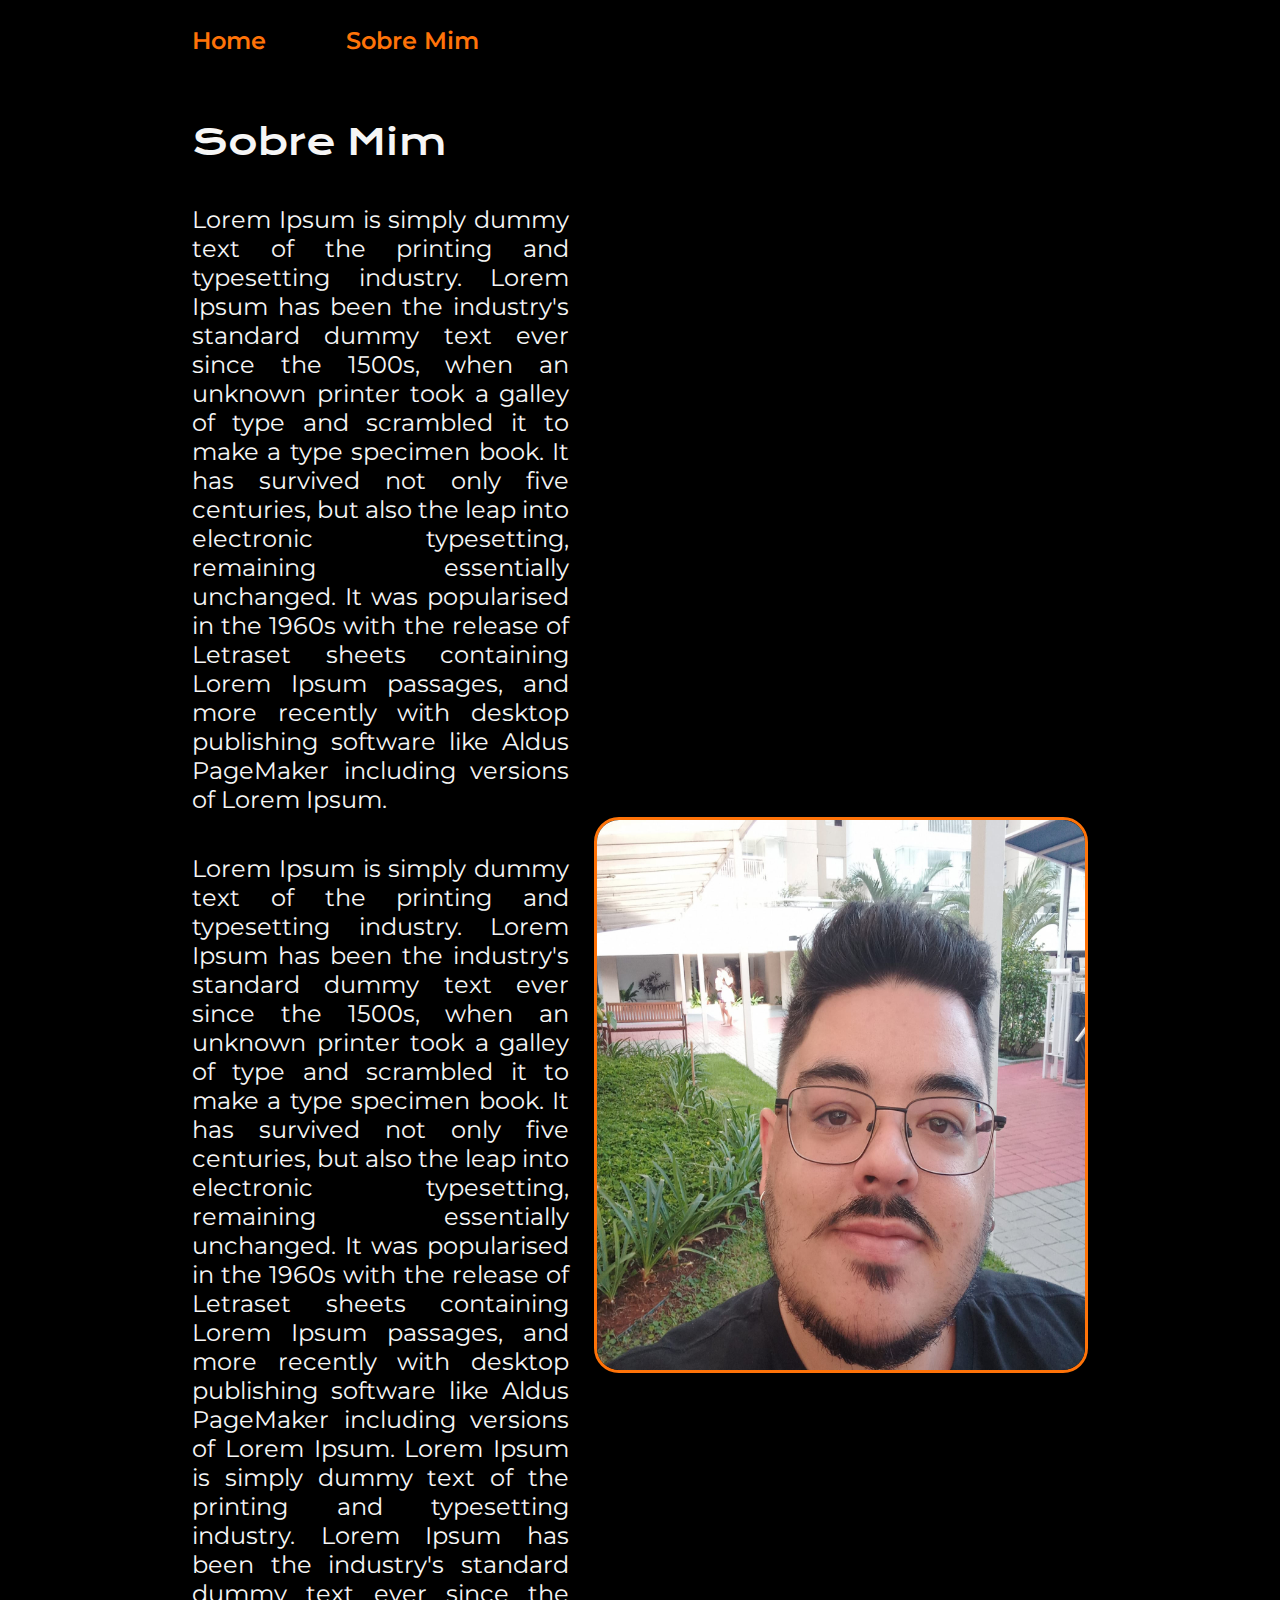
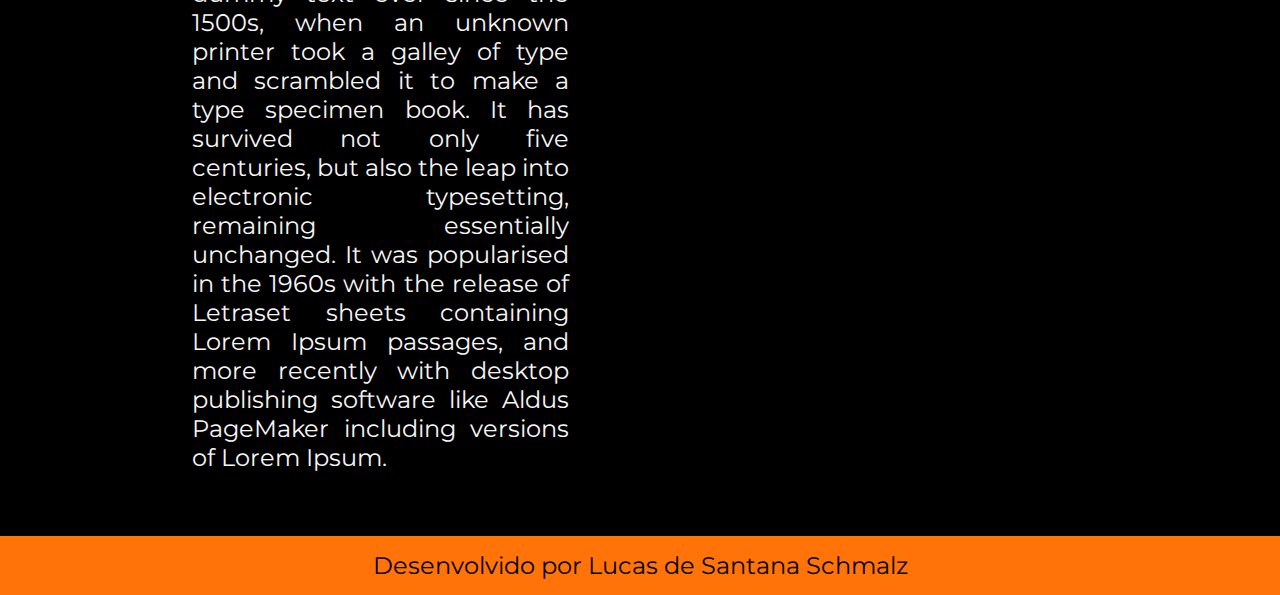
==== about.html @ 1c579c77 "Adicionado footer, header e nova página Sobre Mim" ====
<!DOCTYPE html>
<html lang="pt-br">
<head>
    <meta charset="UTF-8">
    <meta name="viewport" content="width=device-width, initial-scale=1.0">
    <title>Sobre Mim</title>
    <link rel="stylesheet" href="./styles/style.css">
</head>
<body>
    <header class="cabecalho"> 
        <nav class="cabecalho__menu">
            <a class="cabecalho__menu__link" href="index.html">Home</a>
            <a class="cabecalho__menu__link"href="about.html">Sobre Mim</a>
        </nav>
    </header>

    <main class="apresentacao">
        <section class="apresentacao__conteudo">
            <h1 class="apresentacao__conteudo__titulo"> Sobre Mim</h1>
            <p class="apresentacao__conteudo__texto">Lorem Ipsum is simply dummy text of the 
                printing and typesetting industry. Lorem Ipsum has been the 
                industry's standard dummy text ever since the 1500s, when an 
                unknown printer took a galley of type and scrambled it to 
                make a type specimen book. It has survived not only five 
                centuries, but also the leap into electronic typesetting, remaining
                 essentially unchanged. It was popularised in the 1960s with the release of 
                 Letraset sheets containing Lorem Ipsum passages, and more recently with desktop 
                 publishing software like Aldus PageMaker including versions of Lorem Ipsum.
            </p>
            <p class="apresentacao__conteudo__texto">Lorem Ipsum is simply dummy text of the 
                printing and typesetting industry. Lorem Ipsum has been the 
                industry's standard dummy text ever since the 1500s, when an 
                unknown printer took a galley of type and scrambled it to 
                make a type specimen book. It has survived not only five 
                centuries, but also the leap into electronic typesetting, remaining
                 essentially unchanged. It was popularised in the 1960s with the release of 
                 Letraset sheets containing Lorem Ipsum passages, and more recently with desktop 
                 publishing software like Aldus PageMaker including versions of Lorem Ipsum.
                 Lorem Ipsum is simply dummy text of the 
                printing and typesetting industry. Lorem Ipsum has been the 
                industry's standard dummy text ever since the 1500s, when an 
                unknown printer took a galley of type and scrambled it to 
                make a type specimen book. It has survived not only five 
                centuries, but also the leap into electronic typesetting, remaining
                 essentially unchanged. It was popularised in the 1960s with the release of 
                 Letraset sheets containing Lorem Ipsum passages, and more recently with desktop 
                 publishing software like Aldus PageMaker including versions of Lorem Ipsum.
            </p>
        </section>
        <img id = "fotolucas" src = "./assets/lucas.jpeg" alt="foto de lucas de santana schmalz">
    </main>

    <footer class="rodape"> 
        <p> Desenvolvido por Lucas de Santana Schmalz</p>
    </footer>
</body>
</html>
---- styles/style.css ----
@import url('https://fonts.googleapis.com/css2?family=Krona+One&family=Montserrat:ital,wght@0,100..900;1,100..900&display=swap');

:root {
    --cor-primaria:black;
    --cor-secundaria: white;
    --cor-terciaria: #ff7308;
}

* {
    margin:0;
    padding:0;
}

body {
    background-color: black;
    box-sizing: border-box;
    color: #F6F6F6;    
}

.cabecalho {
    padding: 2% 0% 0% 15%;
    display: flex;
}

.cabecalho__menu {
    display: flex; 
    gap: 80px;
}


.cabecalho__menu__link {
    font-family: "Montserrat", sans-serif;
    font-weight: 600;
    font-size: 24px;
    color: #ff7308;
    text-decoration: none;
}

.apresentacao {
    padding: 5% 15%;
    display: flex;
    align-items: center;
    justify-content: space-between; 
    gap: 25px; 
    text-align: justify;          
}

.apresentacao__conteudo {
    width: 615px;    
    display: flex;
    flex-direction: column;
    gap: 40px;
    text-align: justify;
}

.apresentacao__conteudo__titulo {
    font-size: 36px;
    font-family: "Krona One", sans-serif;
    font-weight: 400;
    font-style: normal;
}

.titulo-destaque {
    color: #ff7308;
}

.apresentacao__conteudo__texto {
    font-size: 24px;
    font-family: "Montserrat", sans-serif;
    font-optical-sizing: auto;
    font-weight: 400;
    font-style: normal;
}

#fotolucas {    
    height: 550px;
    width: 488px;
    border: 3px solid;
    border-radius: 25px;
    border-color: #ff7308;
   
}

.apresentacao__conteudo__links {
    display: flex;
    justify-content: space-between;
    flex-direction: column;
    align-items: center; 
    gap:32px;
}   

.apresentacao__conteudo__links__subtitulo {
    font-size: 24px;
    font-family: "Krona One", sans-serif;
    font-weight: 400;
    font-style: normal;
}

.apresentacao__conteudo__links__link {
    display: flex;
    width: 278px;
    text-align: center;
    border-radius: 16px;
    font-size: 24px;
    padding: 21.5px 0px;
    text-decoration: none;
    color: #F6F6F6;
    font-family: "Montserrat", sans-serif;
    font-optical-sizing: auto;
    font-weight: 700;
    font-style: normal;
    border: 3px inset  #ff7308;
    justify-content: center;
    gap: 16px;
}

.apresentacao__conteudo__links__link:hover {
    background-color: rgb(37, 37, 37);
    font-size: 28px;
}

.rodape {
    padding: 15px;
    color: black;
    background-color: #ff7308;
    text-align: center;
    font-size: 24px;
    font-family: "Montserrat", sans-serif;
    font-weight: 400;
}
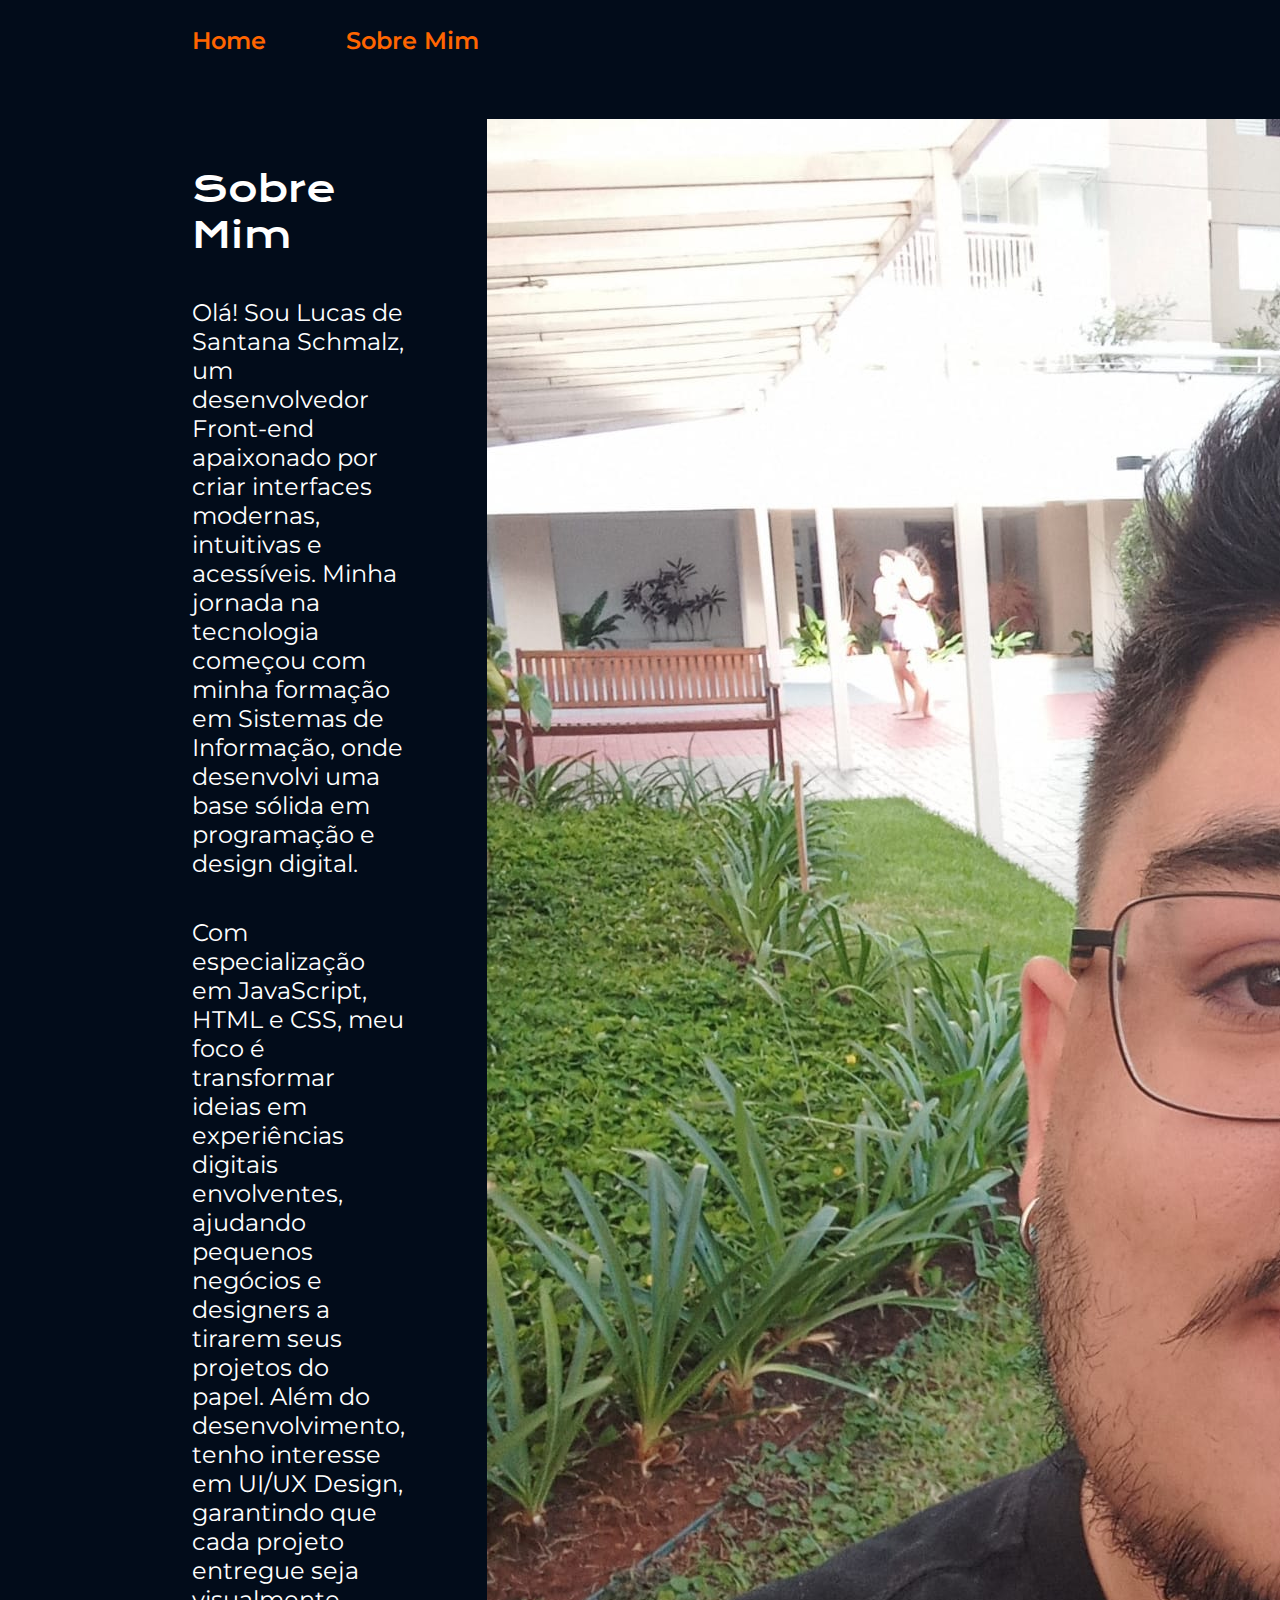
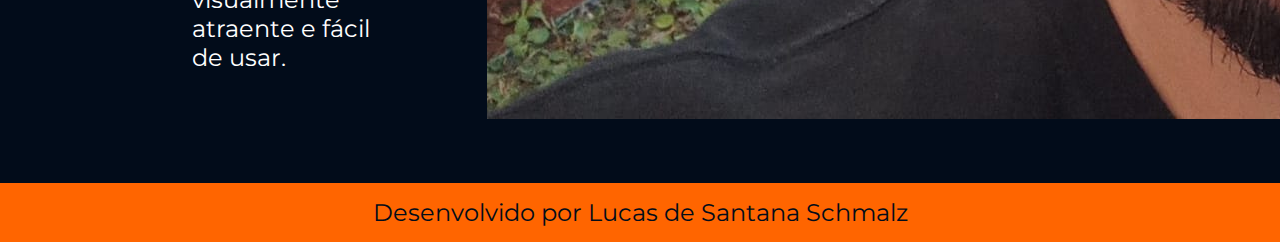
==== commit 340cc47a: "Iniciando implementação de Responsividade" ====
--- a/about.html
+++ b/about.html
@@ -17,35 +17,11 @@
     <main class="apresentacao">
         <section class="apresentacao__conteudo">
             <h1 class="apresentacao__conteudo__titulo"> Sobre Mim</h1>
-            <p class="apresentacao__conteudo__texto">Lorem Ipsum is simply dummy text of the 
-                printing and typesetting industry. Lorem Ipsum has been the 
-                industry's standard dummy text ever since the 1500s, when an 
-                unknown printer took a galley of type and scrambled it to 
-                make a type specimen book. It has survived not only five 
-                centuries, but also the leap into electronic typesetting, remaining
-                 essentially unchanged. It was popularised in the 1960s with the release of 
-                 Letraset sheets containing Lorem Ipsum passages, and more recently with desktop 
-                 publishing software like Aldus PageMaker including versions of Lorem Ipsum.
+            <p class="apresentacao__conteudo__texto">Olá! Sou Lucas de Santana Schmalz, um desenvolvedor Front-end apaixonado por criar interfaces modernas, intuitivas e acessíveis. 
+                Minha jornada na tecnologia começou com minha formação em Sistemas de Informação, onde desenvolvi uma base sólida em programação e design digital.
             </p>
-            <p class="apresentacao__conteudo__texto">Lorem Ipsum is simply dummy text of the 
-                printing and typesetting industry. Lorem Ipsum has been the 
-                industry's standard dummy text ever since the 1500s, when an 
-                unknown printer took a galley of type and scrambled it to 
-                make a type specimen book. It has survived not only five 
-                centuries, but also the leap into electronic typesetting, remaining
-                 essentially unchanged. It was popularised in the 1960s with the release of 
-                 Letraset sheets containing Lorem Ipsum passages, and more recently with desktop 
-                 publishing software like Aldus PageMaker including versions of Lorem Ipsum.
-                 Lorem Ipsum is simply dummy text of the 
-                printing and typesetting industry. Lorem Ipsum has been the 
-                industry's standard dummy text ever since the 1500s, when an 
-                unknown printer took a galley of type and scrambled it to 
-                make a type specimen book. It has survived not only five 
-                centuries, but also the leap into electronic typesetting, remaining
-                 essentially unchanged. It was popularised in the 1960s with the release of 
-                 Letraset sheets containing Lorem Ipsum passages, and more recently with desktop 
-                 publishing software like Aldus PageMaker including versions of Lorem Ipsum.
-            </p>
+            <p class="apresentacao__conteudo__texto">Com especialização em JavaScript, HTML e CSS, meu foco é transformar ideias em experiências digitais envolventes, ajudando pequenos negócios e designers a tirarem seus projetos do papel. 
+                Além do desenvolvimento, tenho interesse em UI/UX Design, garantindo que cada projeto entregue seja visualmente atraente e fácil de usar.
         </section>
         <img id = "fotolucas" src = "./assets/lucas.jpeg" alt="foto de lucas de santana schmalz">
     </main>
--- a/styles/style.css
+++ b/styles/style.css
@@ -1,9 +1,13 @@
 @import url('https://fonts.googleapis.com/css2?family=Krona+One&family=Montserrat:ital,wght@0,100..900;1,100..900&display=swap');
 
 :root {
-    --cor-primaria:black;
+    --cor-primaria:#020c1a;
     --cor-secundaria: white;
-    --cor-terciaria: #ff7308;
+    --cor-terciaria: #FF6500;
+    --cor-hover: #0d1f38; 
+
+    --fonte-primária: "Krona One", sans-serif;
+    --fonte-secundaria: "Montserrat", sans-serif;
 }
 
 * {
@@ -12,14 +16,13 @@
 }
 
 body {
-    background-color: black;
+    background-color: var(--cor-primaria);
     box-sizing: border-box;
-    color: #F6F6F6;    
+    color: var(--cor-secundaria);    
 }
 
 .cabecalho {
-    padding: 2% 0% 0% 15%;
-    display: flex;
+    padding: 2% 0% 0% 15%;    
 }
 
 .cabecalho__menu {
@@ -29,10 +32,10 @@
 
 
 .cabecalho__menu__link {
-    font-family: "Montserrat", sans-serif;
+    font-family: var(--fonte-secundaria);
     font-weight: 600;
-    font-size: 24px;
-    color: #ff7308;
+    font-size: 1.5rem;
+    color: var(--cor-terciaria);
     text-decoration: none;
 }
 
@@ -41,43 +44,41 @@
     display: flex;
     align-items: center;
     justify-content: space-between; 
-    gap: 25px; 
-    text-align: justify;          
+    gap: 82px;       
 }
 
 .apresentacao__conteudo {
-    width: 615px;    
+    width: 50%;    
     display: flex;
     flex-direction: column;
     gap: 40px;
-    text-align: justify;
 }
 
 .apresentacao__conteudo__titulo {
-    font-size: 36px;
-    font-family: "Krona One", sans-serif;
+    font-size: 2.25rem;
+    font-family: var(--fonte-primária);
     font-weight: 400;
-    font-style: normal;
+    font-style: normal;    
 }
 
 .titulo-destaque {
-    color: #ff7308;
+    color: var(--cor-terciaria);
 }
 
 .apresentacao__conteudo__texto {
-    font-size: 24px;
-    font-family: "Montserrat", sans-serif;
+    font-size: 1.5rem;
+    font-family: var(--fonte-secundaria);
     font-optical-sizing: auto;
     font-weight: 400;
     font-style: normal;
 }
 
-#fotolucas {    
-    height: 550px;
-    width: 488px;
+#apresentacao__conteudo__imagem {    
+    
+    width: 50%;
     border: 3px solid;
-    border-radius: 25px;
-    border-color: #ff7308;
+    border-radius: 2rem;
+    border-color: var(--cor-terciaria);
    
 }
 
@@ -90,41 +91,61 @@
 }   
 
 .apresentacao__conteudo__links__subtitulo {
-    font-size: 24px;
-    font-family: "Krona One", sans-serif;
+    font-size: 1.5rem;
+    font-family: var(--fonte-primária);
     font-weight: 400;
     font-style: normal;
 }
 
-.apresentacao__conteudo__links__link {
+.apresentacao__conteudo__links__navegacao {
     display: flex;
-    width: 278px;
+    width: 50%;
     text-align: center;
     border-radius: 16px;
-    font-size: 24px;
+    font-size: 1.5rem;
     padding: 21.5px 0px;
     text-decoration: none;
-    color: #F6F6F6;
-    font-family: "Montserrat", sans-serif;
+    color: var(--cor-secundaria);
+    font-family: var(--fonte-secundaria);
     font-optical-sizing: auto;
     font-weight: 700;
     font-style: normal;
-    border: 3px inset  #ff7308;
+    border: 3px inset  var(--cor-terciaria);
     justify-content: center;
     gap: 16px;
 }
 
 .apresentacao__conteudo__links__link:hover {
-    background-color: rgb(37, 37, 37);
-    font-size: 28px;
+    background-color: var(--cor-hover);
+    font-size: 1.7rem;
 }
 
 .rodape {
     padding: 15px;
-    color: black;
-    background-color: #ff7308;
+    color: var(--cor-primaria);
+    background-color: var(--cor-terciaria);
     text-align: center;
-    font-size: 24px;
-    font-family: "Montserrat", sans-serif;
+    font-size: 1.5rem;
+    font-family: var(--fonte-secundaria);
     font-weight: 400;
+}
+
+@media (max-width: 1200px) {
+    .cabecalho {
+        padding: 10%;
+    }
+    
+    .cabecalho__menu{
+        justify-content: center;
+    }
+
+    .apresentacao {
+        flex-direction: column-reverse;
+        padding: 5%;    
+    }
+    
+    .apresentacao__conteudo{
+        width: auto;
+    }
+    
 }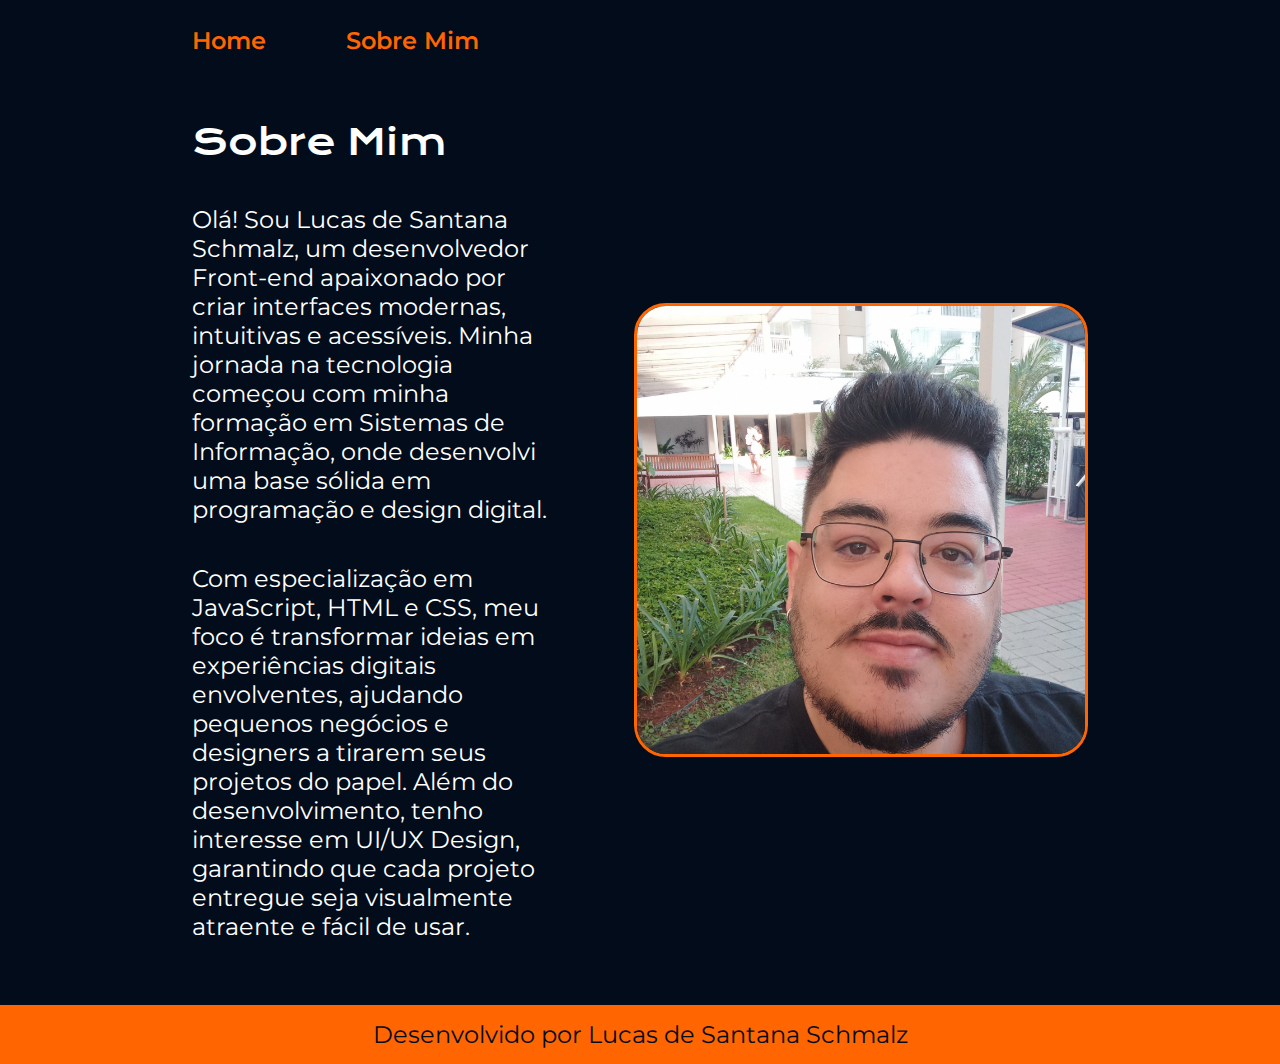
==== commit e77a54a3: "Atualizado Readme" ====
--- a/about.html
+++ b/about.html
@@ -23,7 +23,7 @@
             <p class="apresentacao__conteudo__texto">Com especialização em JavaScript, HTML e CSS, meu foco é transformar ideias em experiências digitais envolventes, ajudando pequenos negócios e designers a tirarem seus projetos do papel. 
                 Além do desenvolvimento, tenho interesse em UI/UX Design, garantindo que cada projeto entregue seja visualmente atraente e fácil de usar.
         </section>
-        <img id = "fotolucas" src = "./assets/lucas.jpeg" alt="foto de lucas de santana schmalz">
+        <img id = "apresentacao__conteudo__imagem" src = "./assets/lucas.jpeg" alt="foto de lucas de santana schmalz">
     </main>
 
     <footer class="rodape"> 
